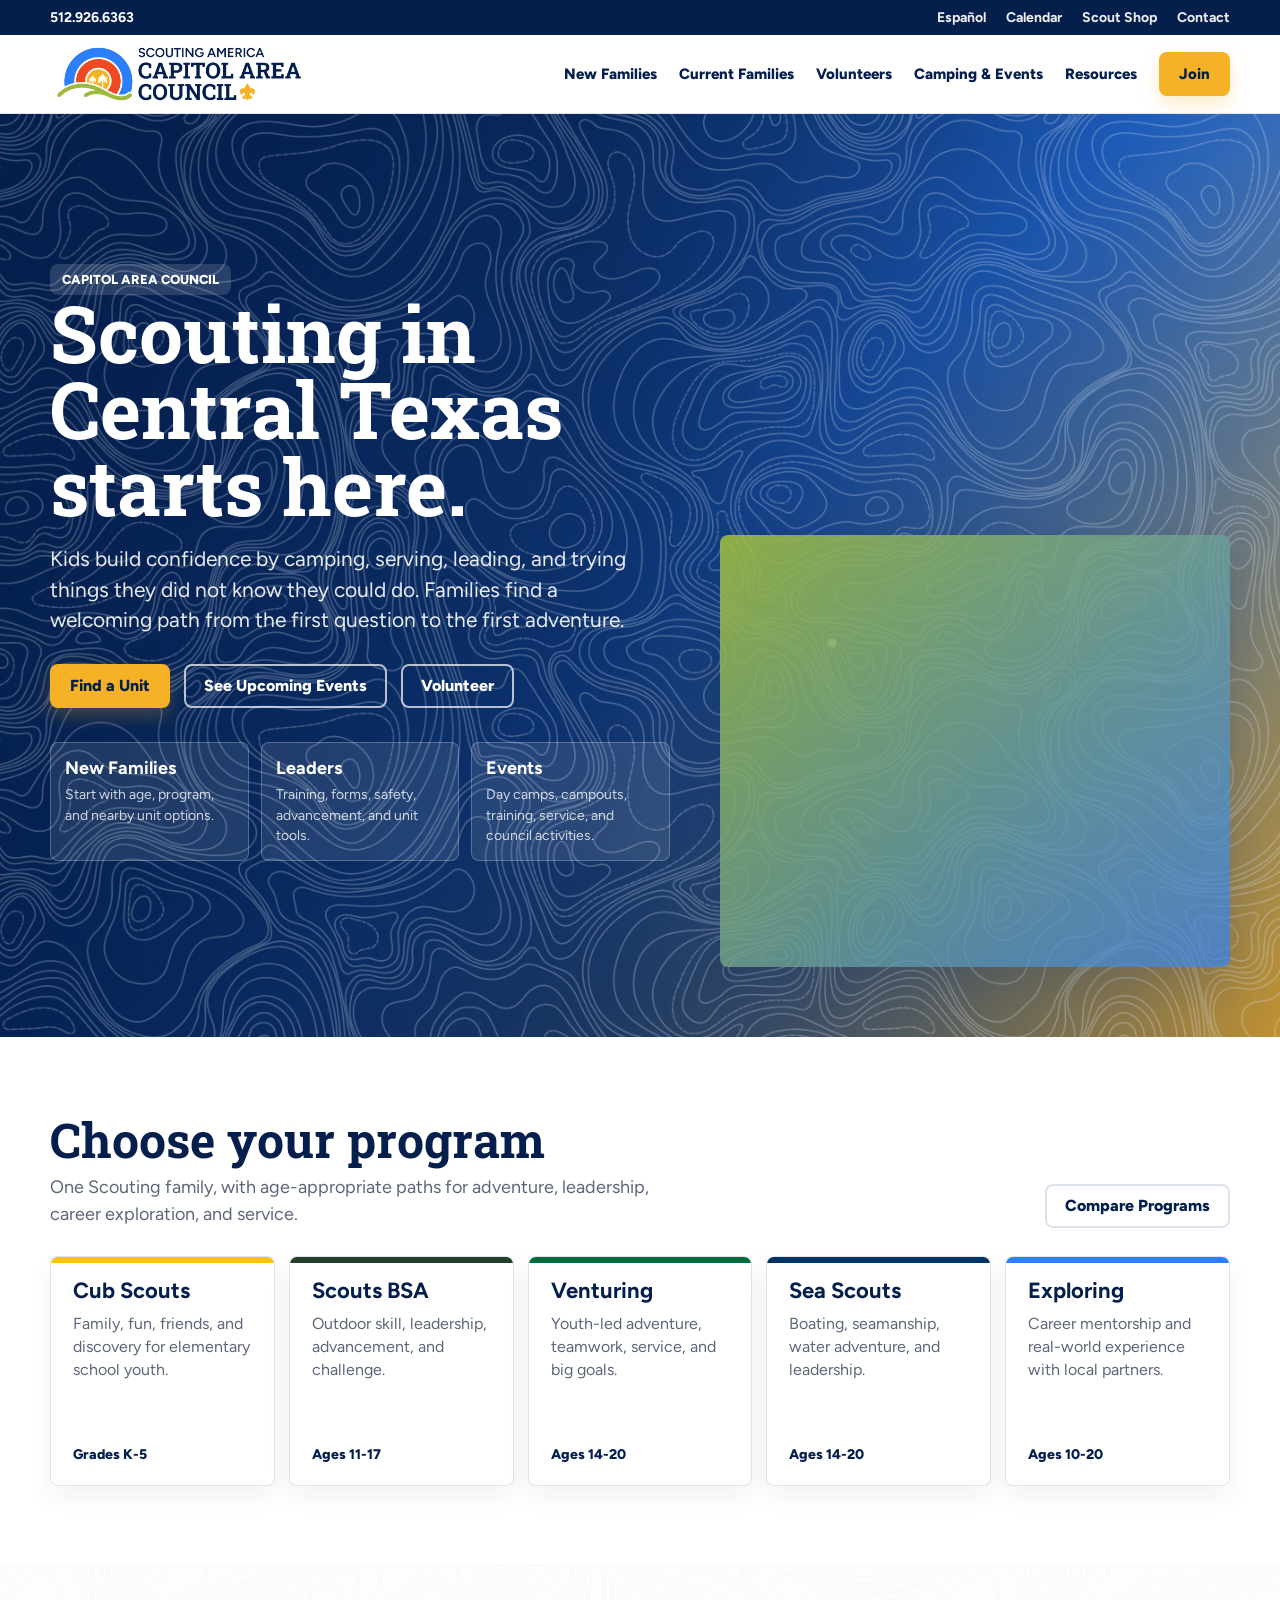
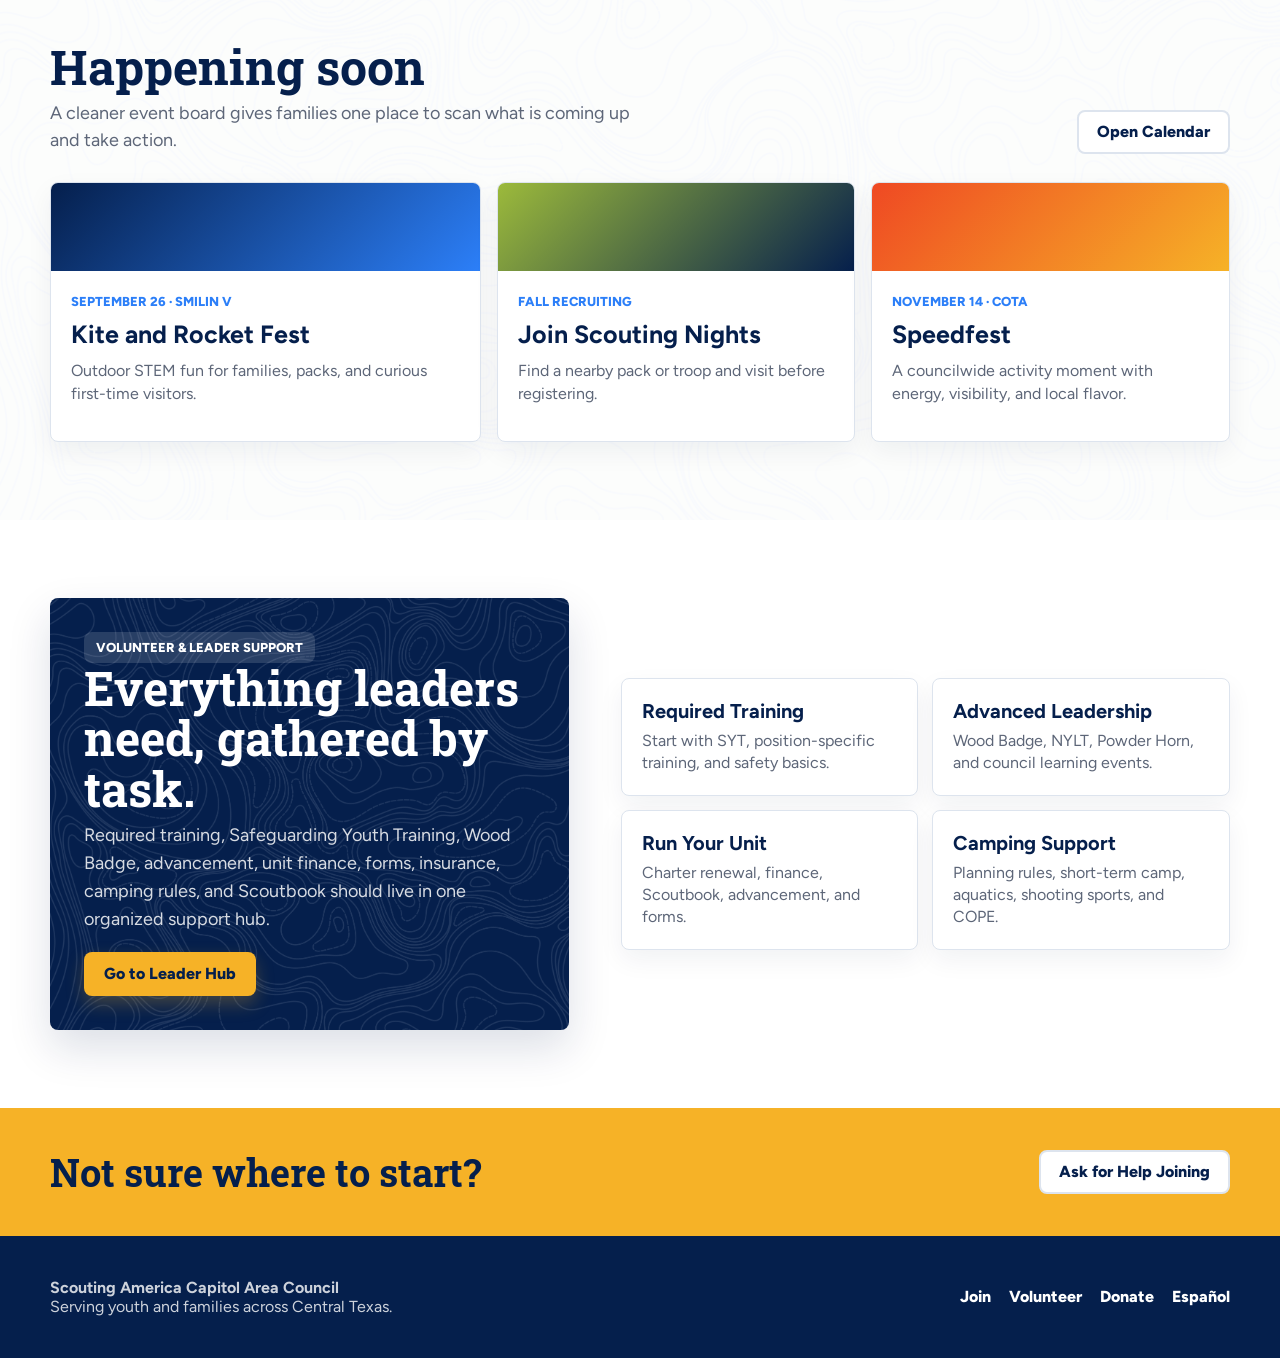
==== index.html @ 603b5b7c "Deploy CAC website prototype" ====
<!doctype html>
<html lang="en">
<head>
  <meta charset="utf-8">
  <meta name="viewport" content="width=device-width, initial-scale=1">
  <title>Capitol Area Council Homepage Concept</title>
  <link rel="preconnect" href="https://fonts.googleapis.com">
  <link rel="preconnect" href="https://fonts.gstatic.com" crossorigin>
  <link href="https://fonts.googleapis.com/css2?family=Figtree:wght@400;600;700;800&family=Roboto+Slab:wght@600;700&display=swap" rel="stylesheet">
  <style>
    :root {
      --navy: #051F4C;
      --blue: #2C7FF8;
      --green: #9CBA3B;
      --gold: #F6B227;
      --red: #EF4923;
      --ink: #14213D;
      --muted: #5D6678;
      --paper: #FFFFFF;
      --stone: #F4F6F1;
      --line: #DDE4EE;
      --shadow: 0 18px 44px rgba(5, 31, 76, .14);
    }

    * { box-sizing: border-box; }

    body {
      margin: 0;
      color: var(--ink);
      font-family: Figtree, Arial, sans-serif;
      background: var(--paper);
    }

    a { color: inherit; text-decoration: none; }

    .top-strip {
      display: flex;
      justify-content: center;
      background: var(--navy);
      color: #fff;
      font-size: 14px;
      font-weight: 700;
    }

    .top-strip-inner {
      width: min(1180px, calc(100% - 32px));
      display: flex;
      justify-content: space-between;
      gap: 20px;
      padding: 9px 0;
    }

    .quick-links {
      display: flex;
      gap: 20px;
      flex-wrap: wrap;
      opacity: .92;
    }

    header {
      position: sticky;
      top: 0;
      z-index: 20;
      background: rgba(255, 255, 255, .94);
      backdrop-filter: blur(14px);
      border-bottom: 1px solid rgba(221, 228, 238, .9);
    }

    .nav {
      width: min(1180px, calc(100% - 32px));
      min-height: 78px;
      margin: 0 auto;
      display: flex;
      align-items: center;
      justify-content: space-between;
      gap: 24px;
    }

    .logo {
      width: 258px;
      max-width: 42vw;
      display: block;
    }

    .nav-links {
      display: flex;
      align-items: center;
      gap: 22px;
      color: var(--navy);
      font-weight: 800;
      font-size: 15px;
    }

    .button {
      display: inline-flex;
      min-height: 44px;
      align-items: center;
      justify-content: center;
      padding: 0 18px;
      border-radius: 8px;
      border: 2px solid transparent;
      font-weight: 800;
      line-height: 1;
      white-space: nowrap;
    }

    .button.primary {
      background: var(--gold);
      color: var(--navy);
      box-shadow: 0 8px 18px rgba(246, 178, 39, .25);
    }

    .button.secondary {
      border-color: rgba(255, 255, 255, .7);
      color: #fff;
    }

    .button.light {
      border-color: var(--line);
      color: var(--navy);
      background: #fff;
    }

    .hero {
      position: relative;
      min-height: 640px;
      color: #fff;
      overflow: hidden;
      background:
        linear-gradient(90deg, rgba(5, 31, 76, .95) 0%, rgba(5, 31, 76, .78) 46%, rgba(5, 31, 76, .2) 100%),
        linear-gradient(135deg, #051F4C 0%, #2C7FF8 52%, #F6B227 100%);
    }

    .hero::before {
      content: "";
      position: absolute;
      inset: 0;
      background-image:
        linear-gradient(135deg, rgba(5, 31, 76, .25), rgba(5, 31, 76, .1)),
        url("assets/cac-topo-white.png");
      background-size: cover, 860px auto;
      background-position: center, right center;
      opacity: .32;
    }

    .hero::after {
      content: "";
      position: absolute;
      right: max(32px, calc((100vw - 1180px) / 2));
      bottom: 70px;
      width: min(43vw, 510px);
      aspect-ratio: 1.18 / 1;
      border-radius: 8px;
      background:
        linear-gradient(135deg, rgba(156, 186, 59, .92), rgba(44, 127, 248, .72)),
        radial-gradient(circle at 22% 25%, rgba(255,255,255,.9) 0 4px, transparent 5px),
        linear-gradient(145deg, rgba(255,255,255,.18), transparent);
      box-shadow: var(--shadow);
      opacity: .95;
    }

    .hero-inner {
      position: relative;
      z-index: 1;
      width: min(1180px, calc(100% - 32px));
      min-height: 640px;
      margin: 0 auto;
      display: grid;
      align-items: center;
      grid-template-columns: minmax(0, 620px) 1fr;
      gap: 40px;
      padding: 72px 0 98px;
    }

    .eyebrow {
      display: inline-flex;
      width: fit-content;
      align-items: center;
      gap: 8px;
      padding: 8px 12px;
      border-radius: 8px;
      background: rgba(255, 255, 255, .14);
      color: #fff;
      font-size: 13px;
      font-weight: 800;
      text-transform: uppercase;
    }

    h1, h2, h3, p { margin-top: 0; }

    h1 {
      margin-bottom: 20px;
      font-family: "Roboto Slab", Georgia, serif;
      font-size: clamp(44px, 7vw, 78px);
      line-height: .98;
      letter-spacing: 0;
    }

    .hero p {
      max-width: 600px;
      margin-bottom: 28px;
      color: rgba(255, 255, 255, .9);
      font-size: 21px;
      line-height: 1.45;
    }

    .hero-actions {
      display: flex;
      gap: 14px;
      flex-wrap: wrap;
      margin-bottom: 34px;
    }

    .hero-tiles {
      display: grid;
      grid-template-columns: repeat(3, minmax(0, 1fr));
      gap: 12px;
      max-width: 620px;
    }

    .hero-tile {
      min-height: 88px;
      padding: 14px;
      border: 1px solid rgba(255, 255, 255, .24);
      border-radius: 8px;
      background: rgba(255, 255, 255, .1);
    }

    .hero-tile strong {
      display: block;
      margin-bottom: 5px;
      color: #fff;
      font-size: 18px;
    }

    .hero-tile span {
      color: rgba(255,255,255,.78);
      font-size: 14px;
      line-height: 1.35;
    }

    section {
      padding: 78px 0;
    }

    .section-inner {
      width: min(1180px, calc(100% - 32px));
      margin: 0 auto;
    }

    .section-heading {
      display: flex;
      justify-content: space-between;
      align-items: end;
      gap: 24px;
      margin-bottom: 28px;
    }

    h2 {
      margin-bottom: 8px;
      color: var(--navy);
      font-family: "Roboto Slab", Georgia, serif;
      font-size: clamp(32px, 4vw, 48px);
      line-height: 1.05;
    }

    .section-heading p {
      max-width: 600px;
      margin-bottom: 0;
      color: var(--muted);
      font-size: 18px;
      line-height: 1.5;
    }

    .program-grid {
      display: grid;
      grid-template-columns: repeat(5, minmax(0, 1fr));
      gap: 14px;
    }

    .program-card, .event-card, .resource-card {
      border: 1px solid var(--line);
      border-radius: 8px;
      background: #fff;
      box-shadow: 0 10px 26px rgba(5, 31, 76, .06);
    }

    .program-card {
      min-height: 230px;
      display: flex;
      flex-direction: column;
      justify-content: space-between;
      padding: 22px;
      overflow: hidden;
      position: relative;
    }

    .program-card::before {
      content: "";
      position: absolute;
      inset: 0 0 auto 0;
      height: 6px;
      background: var(--accent);
    }

    .program-card h3 {
      margin-bottom: 9px;
      color: var(--navy);
      font-size: 22px;
      line-height: 1.1;
    }

    .program-card p {
      color: var(--muted);
      line-height: 1.45;
    }

    .age {
      color: var(--navy);
      font-weight: 800;
      font-size: 14px;
    }

    .events {
      background: var(--stone);
      background-image: linear-gradient(rgba(255,255,255,.76), rgba(255,255,255,.76)), url("assets/cac-topo-white.png");
      background-size: auto, 940px auto;
      background-position: center, left top;
    }

    .event-grid {
      display: grid;
      grid-template-columns: 1.2fr 1fr 1fr;
      gap: 16px;
    }

    .event-card {
      display: grid;
      min-height: 248px;
      grid-template-rows: 88px 1fr;
      overflow: hidden;
    }

    .event-art {
      background: linear-gradient(135deg, var(--navy), var(--blue));
    }

    .event-card:nth-child(2) .event-art {
      background: linear-gradient(135deg, var(--green), var(--navy));
    }

    .event-card:nth-child(3) .event-art {
      background: linear-gradient(135deg, var(--red), var(--gold));
    }

    .event-body {
      padding: 20px;
    }

    .date {
      display: inline-flex;
      margin-bottom: 12px;
      color: var(--blue);
      font-size: 13px;
      font-weight: 800;
      text-transform: uppercase;
    }

    .event-card h3 {
      margin-bottom: 10px;
      color: var(--navy);
      font-size: 25px;
      line-height: 1.1;
    }

    .event-card p {
      color: var(--muted);
      line-height: 1.45;
    }

    .split {
      display: grid;
      grid-template-columns: .92fr 1.08fr;
      gap: 52px;
      align-items: center;
    }

    .callout {
      padding: 34px;
      border-radius: 8px;
      background: var(--navy);
      color: #fff;
      background-image: linear-gradient(rgba(5,31,76,.88), rgba(5,31,76,.88)), url("assets/cac-topo-white.png");
      background-size: auto, 700px auto;
      box-shadow: var(--shadow);
    }

    .callout h2 { color: #fff; }
    .callout p {
      color: rgba(255,255,255,.84);
      font-size: 18px;
      line-height: 1.55;
    }

    .resource-grid {
      display: grid;
      grid-template-columns: repeat(2, minmax(0, 1fr));
      gap: 14px;
    }

    .resource-card {
      min-height: 116px;
      padding: 20px;
    }

    .resource-card h3 {
      margin-bottom: 7px;
      color: var(--navy);
      font-size: 20px;
    }

    .resource-card p {
      margin-bottom: 0;
      color: var(--muted);
      line-height: 1.4;
    }

    .help-band {
      padding: 42px 0;
      background: var(--gold);
      color: var(--navy);
    }

    .help-inner {
      width: min(1180px, calc(100% - 32px));
      margin: 0 auto;
      display: flex;
      justify-content: space-between;
      align-items: center;
      gap: 24px;
    }

    .help-inner h2 {
      margin: 0;
      font-size: clamp(28px, 3vw, 40px);
    }

    footer {
      padding: 42px 0;
      background: var(--navy);
      color: rgba(255,255,255,.8);
    }

    .footer-inner {
      width: min(1180px, calc(100% - 32px));
      margin: 0 auto;
      display: flex;
      justify-content: space-between;
      gap: 30px;
      align-items: center;
    }

    .footer-links {
      display: flex;
      gap: 18px;
      flex-wrap: wrap;
      font-weight: 800;
      color: #fff;
    }

    @media (max-width: 980px) {
      .nav-links a:not(.button) { display: none; }
      .hero::after { opacity: .24; width: 72vw; }
      .hero-inner { grid-template-columns: 1fr; }
      .program-grid { grid-template-columns: repeat(2, minmax(0, 1fr)); }
      .event-grid, .split { grid-template-columns: 1fr; }
    }

    @media (max-width: 640px) {
      .top-strip-inner { justify-content: center; }
      .quick-links { display: none; }
      .nav { min-height: 68px; }
      .logo { width: 210px; }
      .hero, .hero-inner { min-height: auto; }
      .hero-inner { padding: 54px 0 64px; }
      .hero-tiles, .program-grid, .resource-grid { grid-template-columns: 1fr; }
      .section-heading, .help-inner, .footer-inner { align-items: start; flex-direction: column; }
      section { padding: 56px 0; }
    }
  </style>
</head>
<body>
  <div class="top-strip">
    <div class="top-strip-inner">
      <span>512.926.6363</span>
      <div class="quick-links">
        <a href="#">Español</a>
        <a href="#">Calendar</a>
        <a href="#">Scout Shop</a>
        <a href="#">Contact</a>
      </div>
    </div>
  </div>

  <header>
    <nav class="nav" aria-label="Main navigation">
      <a href="#"><img class="logo" src="assets/cac-logo-color-horizontal.png" alt="Scouting America Capitol Area Council"></a>
      <div class="nav-links">
        <a href="#">New Families</a>
        <a href="#">Current Families</a>
        <a href="#">Volunteers</a>
        <a href="#">Camping & Events</a>
        <a href="#">Resources</a>
        <a class="button primary" href="#">Join</a>
      </div>
    </nav>
  </header>

  <main>
    <section class="hero">
      <div class="hero-inner">
        <div>
          <span class="eyebrow">Capitol Area Council</span>
          <h1>Scouting in Central Texas starts here.</h1>
          <p>Kids build confidence by camping, serving, leading, and trying things they did not know they could do. Families find a welcoming path from the first question to the first adventure.</p>
          <div class="hero-actions">
            <a class="button primary" href="#">Find a Unit</a>
            <a class="button secondary" href="#">See Upcoming Events</a>
            <a class="button secondary" href="#">Volunteer</a>
          </div>
          <div class="hero-tiles" aria-label="Quick start options">
            <a class="hero-tile" href="#"><strong>New Families</strong><span>Start with age, program, and nearby unit options.</span></a>
            <a class="hero-tile" href="#"><strong>Leaders</strong><span>Training, forms, safety, advancement, and unit tools.</span></a>
            <a class="hero-tile" href="#"><strong>Events</strong><span>Day camps, campouts, training, service, and council activities.</span></a>
          </div>
        </div>
      </div>
    </section>

    <section>
      <div class="section-inner">
        <div class="section-heading">
          <div>
            <h2>Choose your program</h2>
            <p>One Scouting family, with age-appropriate paths for adventure, leadership, career exploration, and service.</p>
          </div>
          <a class="button light" href="#">Compare Programs</a>
        </div>

        <div class="program-grid">
          <a class="program-card" style="--accent:#FDC116" href="#">
            <div>
              <h3>Cub Scouts</h3>
              <p>Family, fun, friends, and discovery for elementary school youth.</p>
            </div>
            <span class="age">Grades K-5</span>
          </a>
          <a class="program-card" style="--accent:#243E2C" href="#">
            <div>
              <h3>Scouts BSA</h3>
              <p>Outdoor skill, leadership, advancement, and challenge.</p>
            </div>
            <span class="age">Ages 11-17</span>
          </a>
          <a class="program-card" style="--accent:#006B3F" href="#">
            <div>
              <h3>Venturing</h3>
              <p>Youth-led adventure, teamwork, service, and big goals.</p>
            </div>
            <span class="age">Ages 14-20</span>
          </a>
          <a class="program-card" style="--accent:#003366" href="#">
            <div>
              <h3>Sea Scouts</h3>
              <p>Boating, seamanship, water adventure, and leadership.</p>
            </div>
            <span class="age">Ages 14-20</span>
          </a>
          <a class="program-card" style="--accent:#2C7FF8" href="#">
            <div>
              <h3>Exploring</h3>
              <p>Career mentorship and real-world experience with local partners.</p>
            </div>
            <span class="age">Ages 10-20</span>
          </a>
        </div>
      </div>
    </section>

    <section class="events">
      <div class="section-inner">
        <div class="section-heading">
          <div>
            <h2>Happening soon</h2>
            <p>A cleaner event board gives families one place to scan what is coming up and take action.</p>
          </div>
          <a class="button light" href="#">Open Calendar</a>
        </div>

        <div class="event-grid">
          <a class="event-card" href="#">
            <div class="event-art"></div>
            <div class="event-body">
              <span class="date">September 26 · Smilin V</span>
              <h3>Kite and Rocket Fest</h3>
              <p>Outdoor STEM fun for families, packs, and curious first-time visitors.</p>
            </div>
          </a>
          <a class="event-card" href="#">
            <div class="event-art"></div>
            <div class="event-body">
              <span class="date">Fall Recruiting</span>
              <h3>Join Scouting Nights</h3>
              <p>Find a nearby pack or troop and visit before registering.</p>
            </div>
          </a>
          <a class="event-card" href="#">
            <div class="event-art"></div>
            <div class="event-body">
              <span class="date">November 14 · COTA</span>
              <h3>Speedfest</h3>
              <p>A councilwide activity moment with energy, visibility, and local flavor.</p>
            </div>
          </a>
        </div>
      </div>
    </section>

    <section>
      <div class="section-inner split">
        <div class="callout">
          <span class="eyebrow">Volunteer & Leader Support</span>
          <h2>Everything leaders need, gathered by task.</h2>
          <p>Required training, Safeguarding Youth Training, Wood Badge, advancement, unit finance, forms, insurance, camping rules, and Scoutbook should live in one organized support hub.</p>
          <a class="button primary" href="#">Go to Leader Hub</a>
        </div>

        <div class="resource-grid">
          <a class="resource-card" href="#">
            <h3>Required Training</h3>
            <p>Start with SYT, position-specific training, and safety basics.</p>
          </a>
          <a class="resource-card" href="#">
            <h3>Advanced Leadership</h3>
            <p>Wood Badge, NYLT, Powder Horn, and council learning events.</p>
          </a>
          <a class="resource-card" href="#">
            <h3>Run Your Unit</h3>
            <p>Charter renewal, finance, Scoutbook, advancement, and forms.</p>
          </a>
          <a class="resource-card" href="#">
            <h3>Camping Support</h3>
            <p>Planning rules, short-term camp, aquatics, shooting sports, and COPE.</p>
          </a>
        </div>
      </div>
    </section>

    <div class="help-band">
      <div class="help-inner">
        <h2>Not sure where to start?</h2>
        <a class="button light" href="#">Ask for Help Joining</a>
      </div>
    </div>
  </main>

  <footer>
    <div class="footer-inner">
      <div>
        <strong>Scouting America Capitol Area Council</strong><br>
        Serving youth and families across Central Texas.
      </div>
      <div class="footer-links">
        <a href="#">Join</a>
        <a href="#">Volunteer</a>
        <a href="#">Donate</a>
        <a href="#">Español</a>
      </div>
    </div>
  </footer>
</body>
</html>
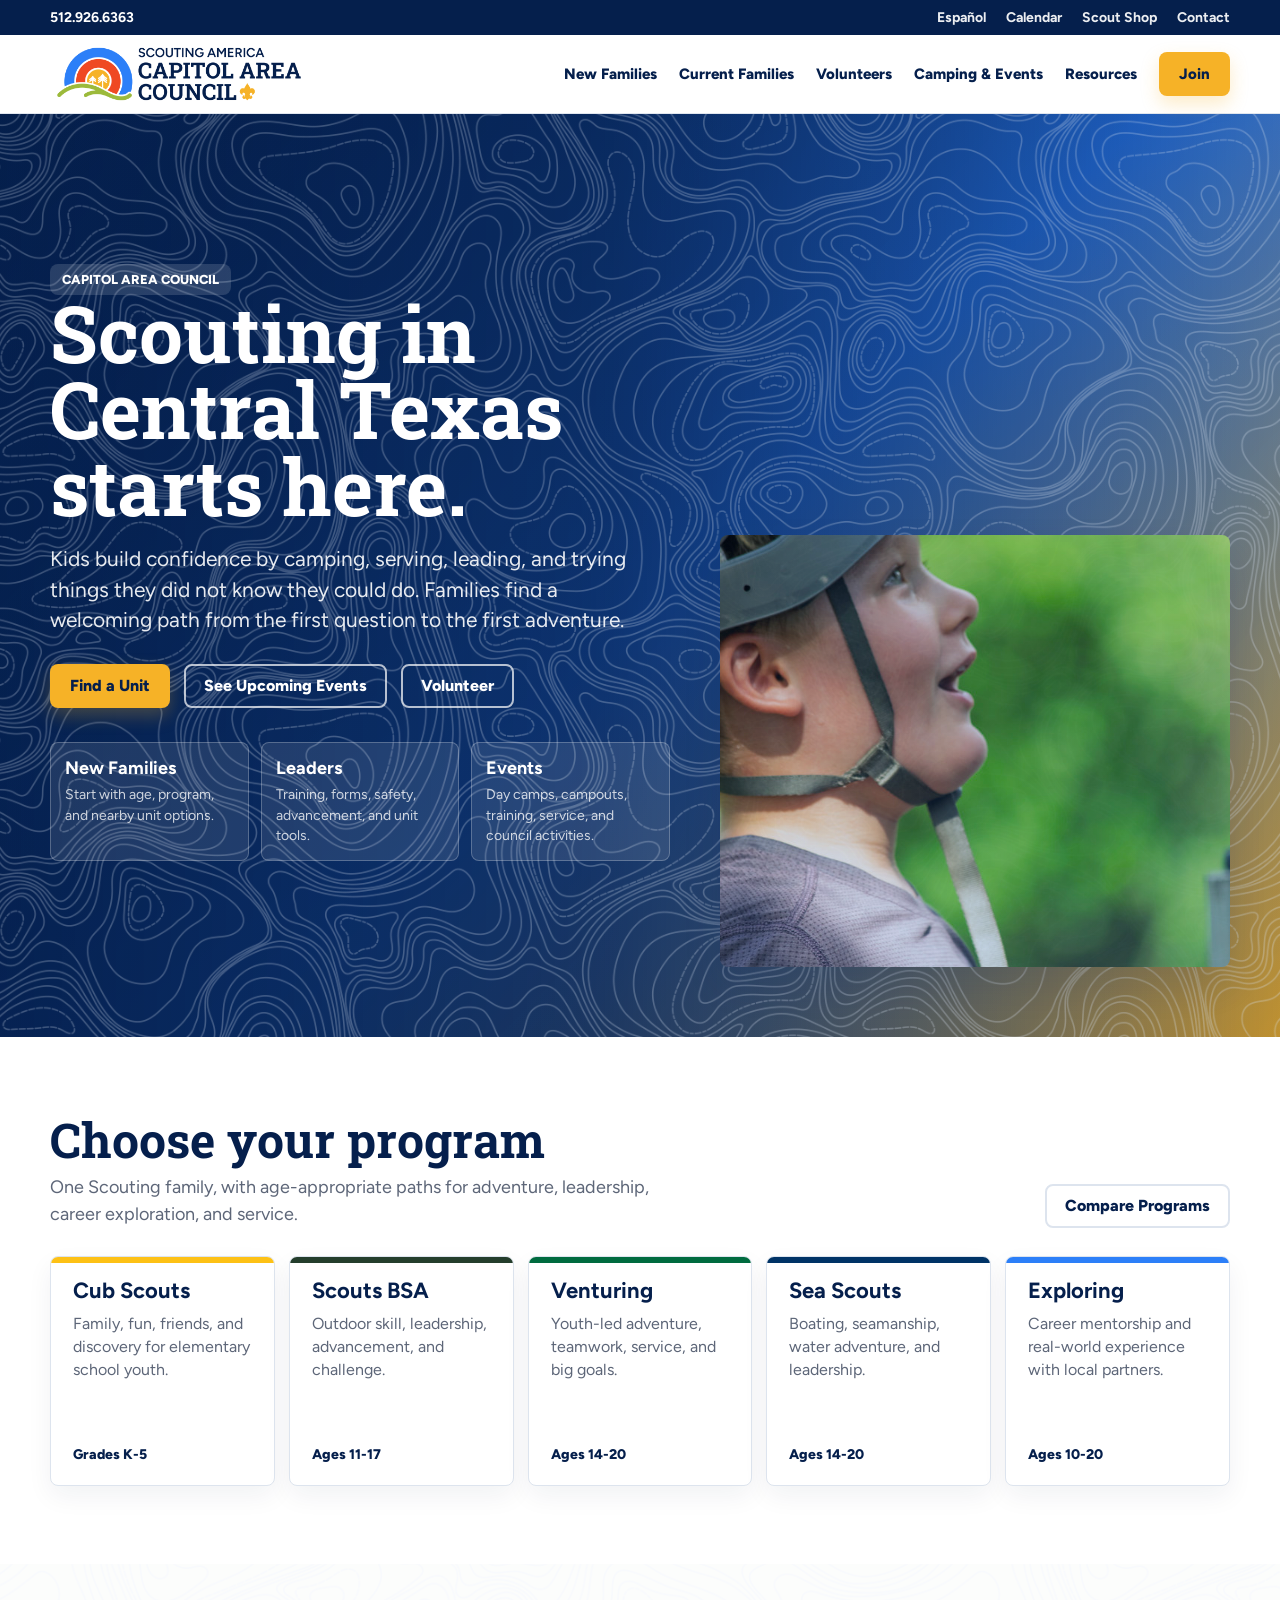
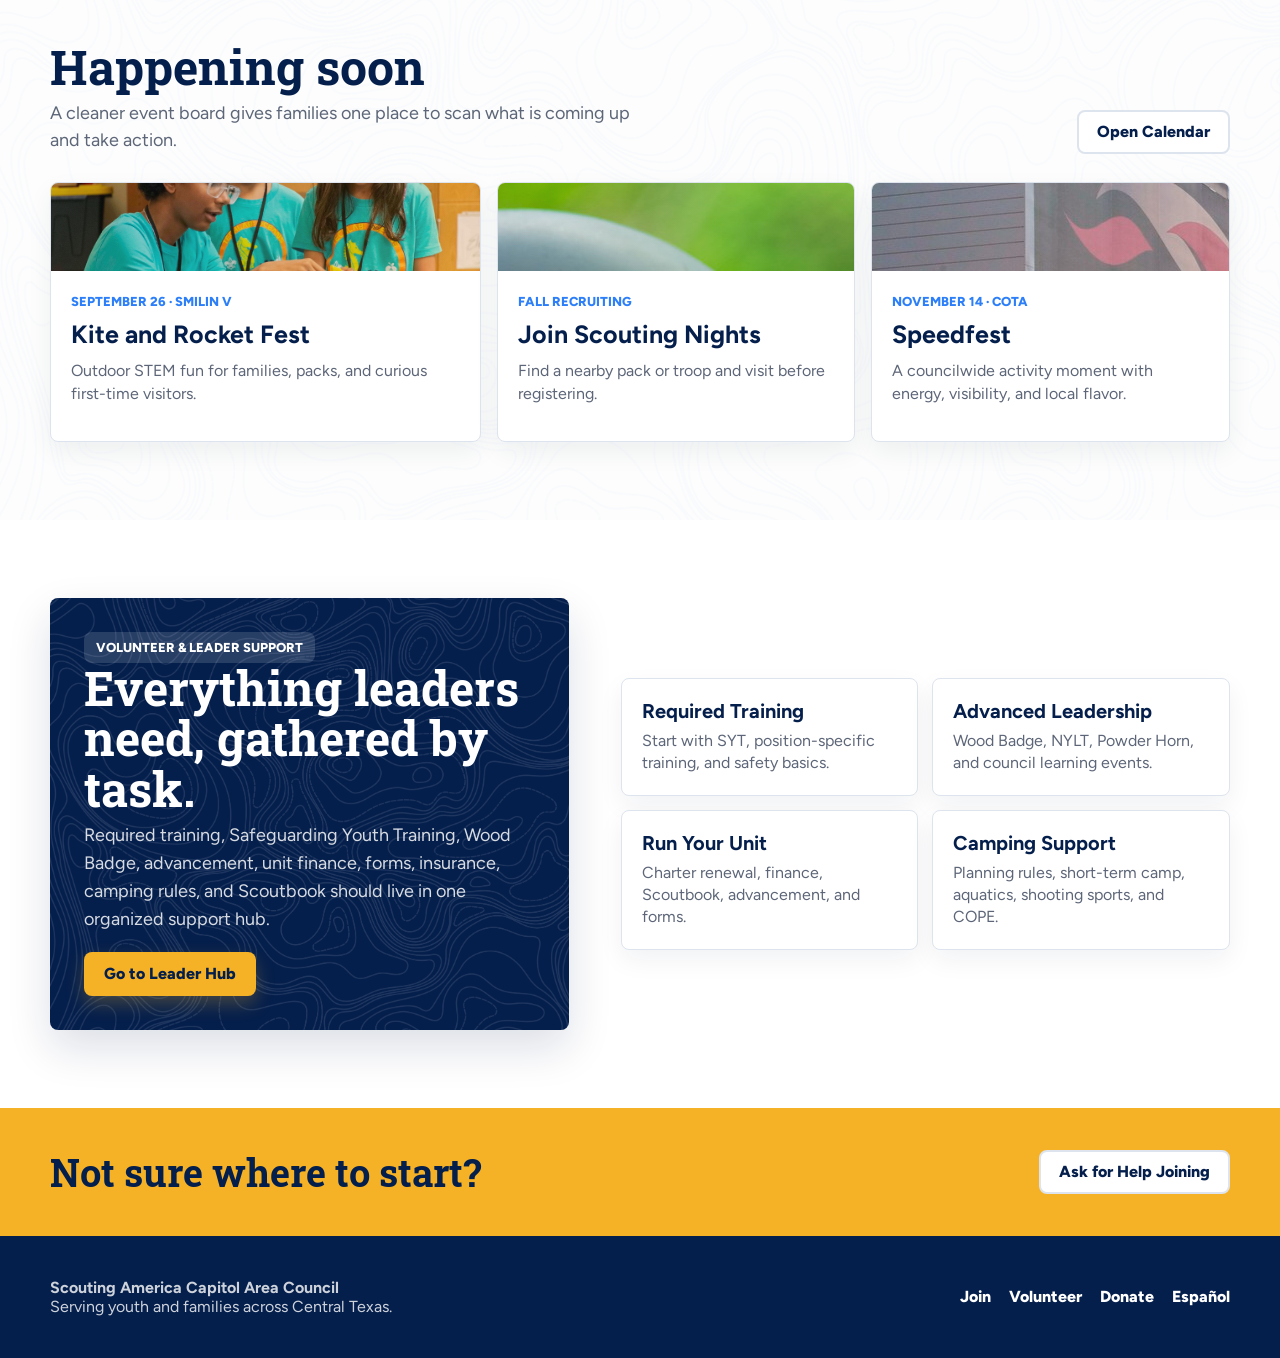
==== commit 0c5cffd3: "Add CAC Flickr photography" ====
--- a/index.html
+++ b/index.html
@@ -152,9 +152,10 @@
       aspect-ratio: 1.18 / 1;
       border-radius: 8px;
       background:
-        linear-gradient(135deg, rgba(156, 186, 59, .92), rgba(44, 127, 248, .72)),
-        radial-gradient(circle at 22% 25%, rgba(255,255,255,.9) 0 4px, transparent 5px),
-        linear-gradient(145deg, rgba(255,255,255,.18), transparent);
+        linear-gradient(135deg, rgba(5, 31, 76, .12), rgba(44, 127, 248, .24)),
+        url("assets/photo-outdoor-overnight.jpg");
+      background-size: cover;
+      background-position: center;
       box-shadow: var(--shadow);
       opacity: .95;
     }
@@ -343,6 +344,8 @@
 
     .event-art {
       background: linear-gradient(135deg, var(--navy), var(--blue));
+      background-size: cover;
+      background-position: center;
     }
 
     .event-card:nth-child(2) .event-art {
@@ -494,24 +497,24 @@
     <div class="top-strip-inner">
       <span>512.926.6363</span>
       <div class="quick-links">
-        <a href="#">Español</a>
-        <a href="#">Calendar</a>
-        <a href="#">Scout Shop</a>
-        <a href="#">Contact</a>
+        <a href="https://www.capitolareascouting.org/es/">Español</a>
+        <a href="camping-events.html">Calendar</a>
+        <a href="https://www.capitolareascouting.org/shop-info/">Scout Shop</a>
+        <a href="https://www.capitolareascouting.org/about/contact/">Contact</a>
       </div>
     </div>
   </div>
 
   <header>
     <nav class="nav" aria-label="Main navigation">
-      <a href="#"><img class="logo" src="assets/cac-logo-color-horizontal.png" alt="Scouting America Capitol Area Council"></a>
+      <a href="index.html"><img class="logo" src="assets/cac-logo-color-horizontal.png" alt="Scouting America Capitol Area Council"></a>
       <div class="nav-links">
-        <a href="#">New Families</a>
-        <a href="#">Current Families</a>
-        <a href="#">Volunteers</a>
-        <a href="#">Camping & Events</a>
-        <a href="#">Resources</a>
-        <a class="button primary" href="#">Join</a>
+        <a href="new-families.html">New Families</a>
+        <a href="current-families.html">Current Families</a>
+        <a href="volunteers.html">Volunteers</a>
+        <a href="camping-events.html">Camping & Events</a>
+        <a href="resources.html">Resources</a>
+        <a class="button primary" href="https://beascout.scouting.org/">Join</a>
       </div>
     </nav>
   </header>
@@ -524,14 +527,14 @@
           <h1>Scouting in Central Texas starts here.</h1>
           <p>Kids build confidence by camping, serving, leading, and trying things they did not know they could do. Families find a welcoming path from the first question to the first adventure.</p>
           <div class="hero-actions">
-            <a class="button primary" href="#">Find a Unit</a>
-            <a class="button secondary" href="#">See Upcoming Events</a>
-            <a class="button secondary" href="#">Volunteer</a>
+            <a class="button primary" href="https://beascout.scouting.org/">Find a Unit</a>
+            <a class="button secondary" href="camping-events.html">See Upcoming Events</a>
+            <a class="button secondary" href="volunteers.html">Volunteer</a>
           </div>
           <div class="hero-tiles" aria-label="Quick start options">
-            <a class="hero-tile" href="#"><strong>New Families</strong><span>Start with age, program, and nearby unit options.</span></a>
-            <a class="hero-tile" href="#"><strong>Leaders</strong><span>Training, forms, safety, advancement, and unit tools.</span></a>
-            <a class="hero-tile" href="#"><strong>Events</strong><span>Day camps, campouts, training, service, and council activities.</span></a>
+            <a class="hero-tile" href="new-families.html"><strong>New Families</strong><span>Start with age, program, and nearby unit options.</span></a>
+            <a class="hero-tile" href="resources.html"><strong>Leaders</strong><span>Training, forms, safety, advancement, and unit tools.</span></a>
+            <a class="hero-tile" href="camping-events.html"><strong>Events</strong><span>Day camps, campouts, training, service, and council activities.</span></a>
           </div>
         </div>
       </div>
@@ -544,39 +547,39 @@
             <h2>Choose your program</h2>
             <p>One Scouting family, with age-appropriate paths for adventure, leadership, career exploration, and service.</p>
           </div>
-          <a class="button light" href="#">Compare Programs</a>
+          <a class="button light" href="#programs">Compare Programs</a>
         </div>
 
-        <div class="program-grid">
-          <a class="program-card" style="--accent:#FDC116" href="#">
+        <div class="program-grid" id="programs">
+          <a class="program-card" style="--accent:#FDC116" href="cub-scouts.html">
             <div>
               <h3>Cub Scouts</h3>
               <p>Family, fun, friends, and discovery for elementary school youth.</p>
             </div>
             <span class="age">Grades K-5</span>
           </a>
-          <a class="program-card" style="--accent:#243E2C" href="#">
+          <a class="program-card" style="--accent:#243E2C" href="scouts-bsa.html">
             <div>
               <h3>Scouts BSA</h3>
               <p>Outdoor skill, leadership, advancement, and challenge.</p>
             </div>
             <span class="age">Ages 11-17</span>
           </a>
-          <a class="program-card" style="--accent:#006B3F" href="#">
+          <a class="program-card" style="--accent:#006B3F" href="venturing.html">
             <div>
               <h3>Venturing</h3>
               <p>Youth-led adventure, teamwork, service, and big goals.</p>
             </div>
             <span class="age">Ages 14-20</span>
           </a>
-          <a class="program-card" style="--accent:#003366" href="#">
+          <a class="program-card" style="--accent:#003366" href="sea-scouts.html">
             <div>
               <h3>Sea Scouts</h3>
               <p>Boating, seamanship, water adventure, and leadership.</p>
             </div>
             <span class="age">Ages 14-20</span>
           </a>
-          <a class="program-card" style="--accent:#2C7FF8" href="#">
+          <a class="program-card" style="--accent:#2C7FF8" href="exploring.html">
             <div>
               <h3>Exploring</h3>
               <p>Career mentorship and real-world experience with local partners.</p>
@@ -594,28 +597,28 @@
             <h2>Happening soon</h2>
             <p>A cleaner event board gives families one place to scan what is coming up and take action.</p>
           </div>
-          <a class="button light" href="#">Open Calendar</a>
+          <a class="button light" href="camping-events.html">Open Calendar</a>
         </div>
 
         <div class="event-grid">
-          <a class="event-card" href="#">
-            <div class="event-art"></div>
+          <a class="event-card" href="kite-and-rocket-fest.html">
+            <div class="event-art" style="background-image:linear-gradient(135deg, rgba(5,31,76,.15), rgba(246,178,39,.18)), url('assets/photo-steam-day-camp.jpg')"></div>
             <div class="event-body">
               <span class="date">September 26 · Smilin V</span>
               <h3>Kite and Rocket Fest</h3>
               <p>Outdoor STEM fun for families, packs, and curious first-time visitors.</p>
             </div>
           </a>
-          <a class="event-card" href="#">
-            <div class="event-art"></div>
+          <a class="event-card" href="join-scouting-nights.html">
+            <div class="event-art" style="background-image:linear-gradient(135deg, rgba(5,31,76,.08), rgba(156,186,59,.16)), url('assets/photo-outdoor-overnight.jpg')"></div>
             <div class="event-body">
               <span class="date">Fall Recruiting</span>
               <h3>Join Scouting Nights</h3>
               <p>Find a nearby pack or troop and visit before registering.</p>
             </div>
           </a>
-          <a class="event-card" href="#">
-            <div class="event-art"></div>
+          <a class="event-card" href="speedfest.html">
+            <div class="event-art" style="background-image:linear-gradient(135deg, rgba(5,31,76,.08), rgba(239,73,35,.18)), url('assets/photo-speedfest.jpg')"></div>
             <div class="event-body">
               <span class="date">November 14 · COTA</span>
               <h3>Speedfest</h3>
@@ -632,23 +635,23 @@
           <span class="eyebrow">Volunteer & Leader Support</span>
           <h2>Everything leaders need, gathered by task.</h2>
           <p>Required training, Safeguarding Youth Training, Wood Badge, advancement, unit finance, forms, insurance, camping rules, and Scoutbook should live in one organized support hub.</p>
-          <a class="button primary" href="#">Go to Leader Hub</a>
+          <a class="button primary" href="resources.html">Go to Leader Hub</a>
         </div>
 
         <div class="resource-grid">
-          <a class="resource-card" href="#">
+          <a class="resource-card" href="resources.html">
             <h3>Required Training</h3>
             <p>Start with SYT, position-specific training, and safety basics.</p>
           </a>
-          <a class="resource-card" href="#">
+          <a class="resource-card" href="resources.html">
             <h3>Advanced Leadership</h3>
             <p>Wood Badge, NYLT, Powder Horn, and council learning events.</p>
           </a>
-          <a class="resource-card" href="#">
+          <a class="resource-card" href="resources.html">
             <h3>Run Your Unit</h3>
             <p>Charter renewal, finance, Scoutbook, advancement, and forms.</p>
           </a>
-          <a class="resource-card" href="#">
+          <a class="resource-card" href="camping-events.html">
             <h3>Camping Support</h3>
             <p>Planning rules, short-term camp, aquatics, shooting sports, and COPE.</p>
           </a>
@@ -659,7 +662,7 @@
     <div class="help-band">
       <div class="help-inner">
         <h2>Not sure where to start?</h2>
-        <a class="button light" href="#">Ask for Help Joining</a>
+        <a class="button light" href="new-families.html">Ask for Help Joining</a>
       </div>
     </div>
   </main>
@@ -671,10 +674,10 @@
         Serving youth and families across Central Texas.
       </div>
       <div class="footer-links">
-        <a href="#">Join</a>
-        <a href="#">Volunteer</a>
-        <a href="#">Donate</a>
-        <a href="#">Español</a>
+        <a href="https://beascout.scouting.org/">Join</a>
+        <a href="volunteers.html">Volunteer</a>
+        <a href="https://www.capitolareascouting.org/giving/donate/">Donate</a>
+        <a href="https://www.capitolareascouting.org/es/">Español</a>
       </div>
     </div>
   </footer>
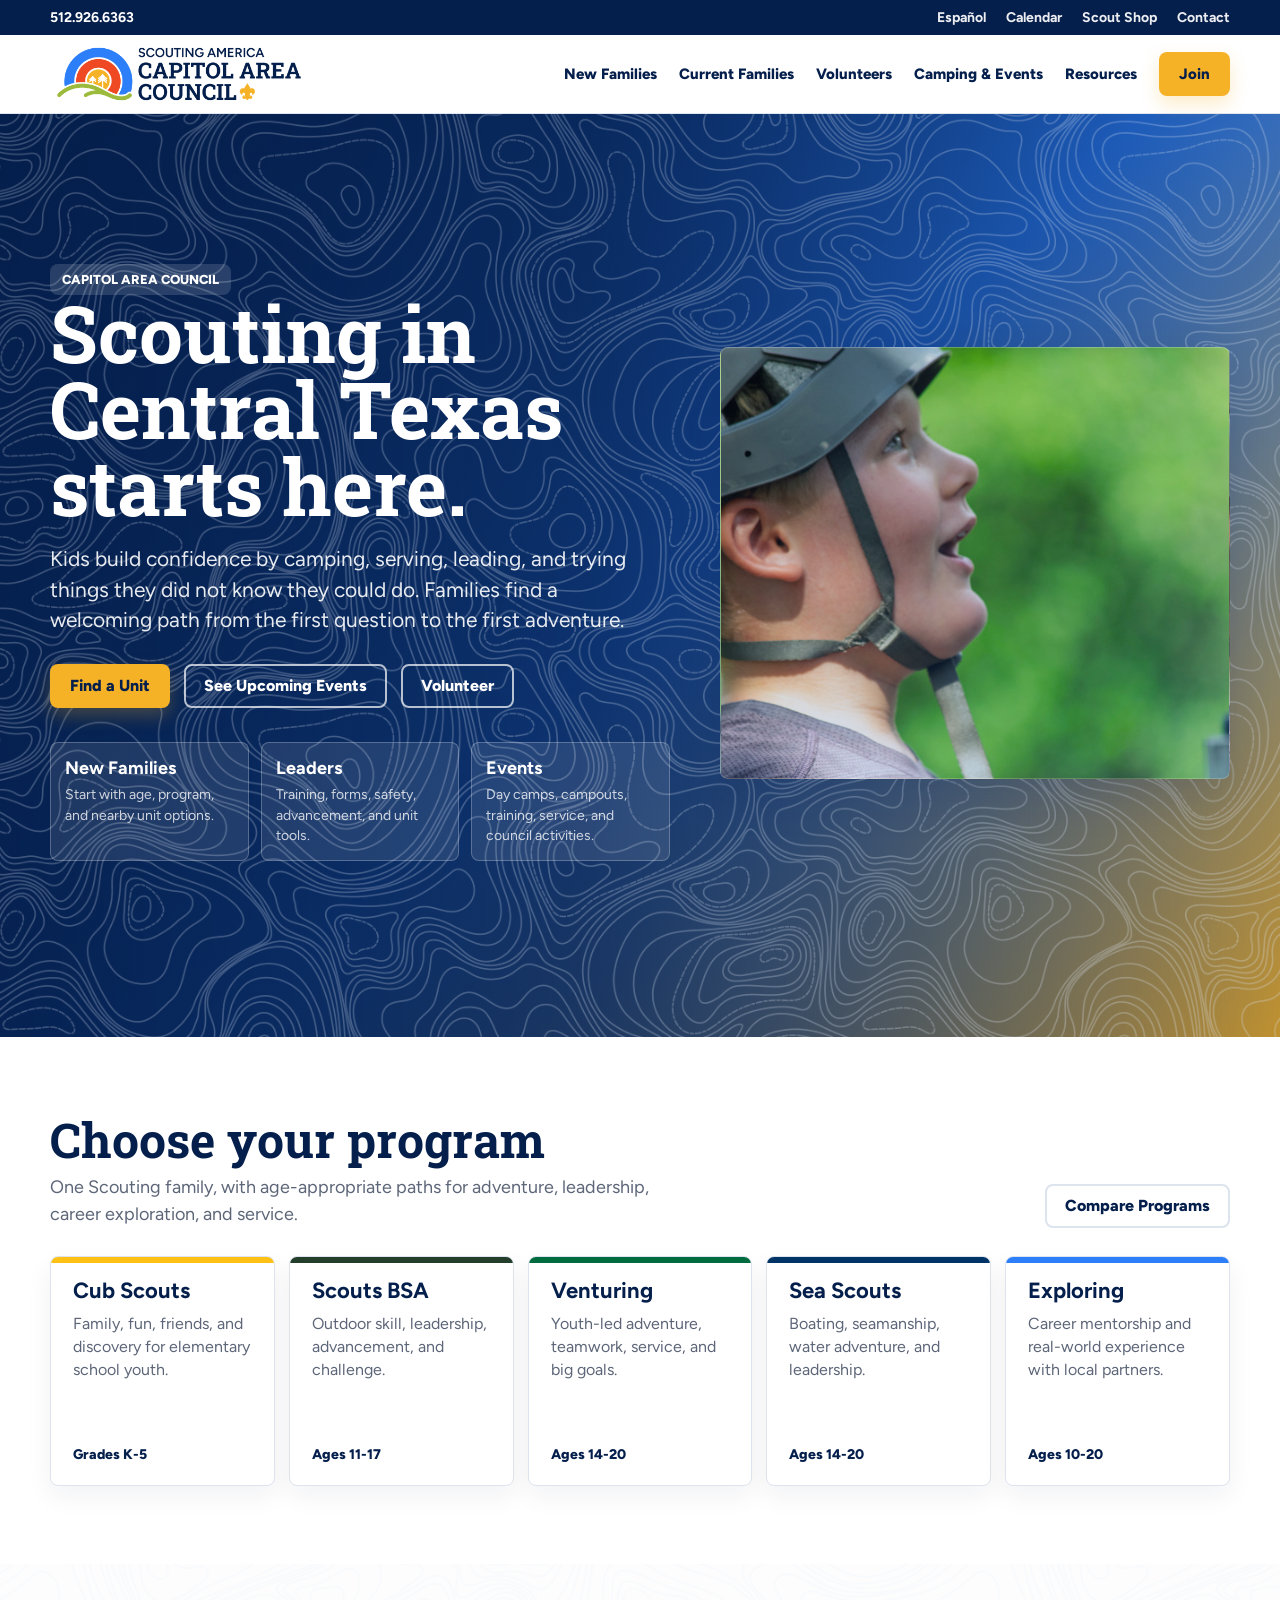
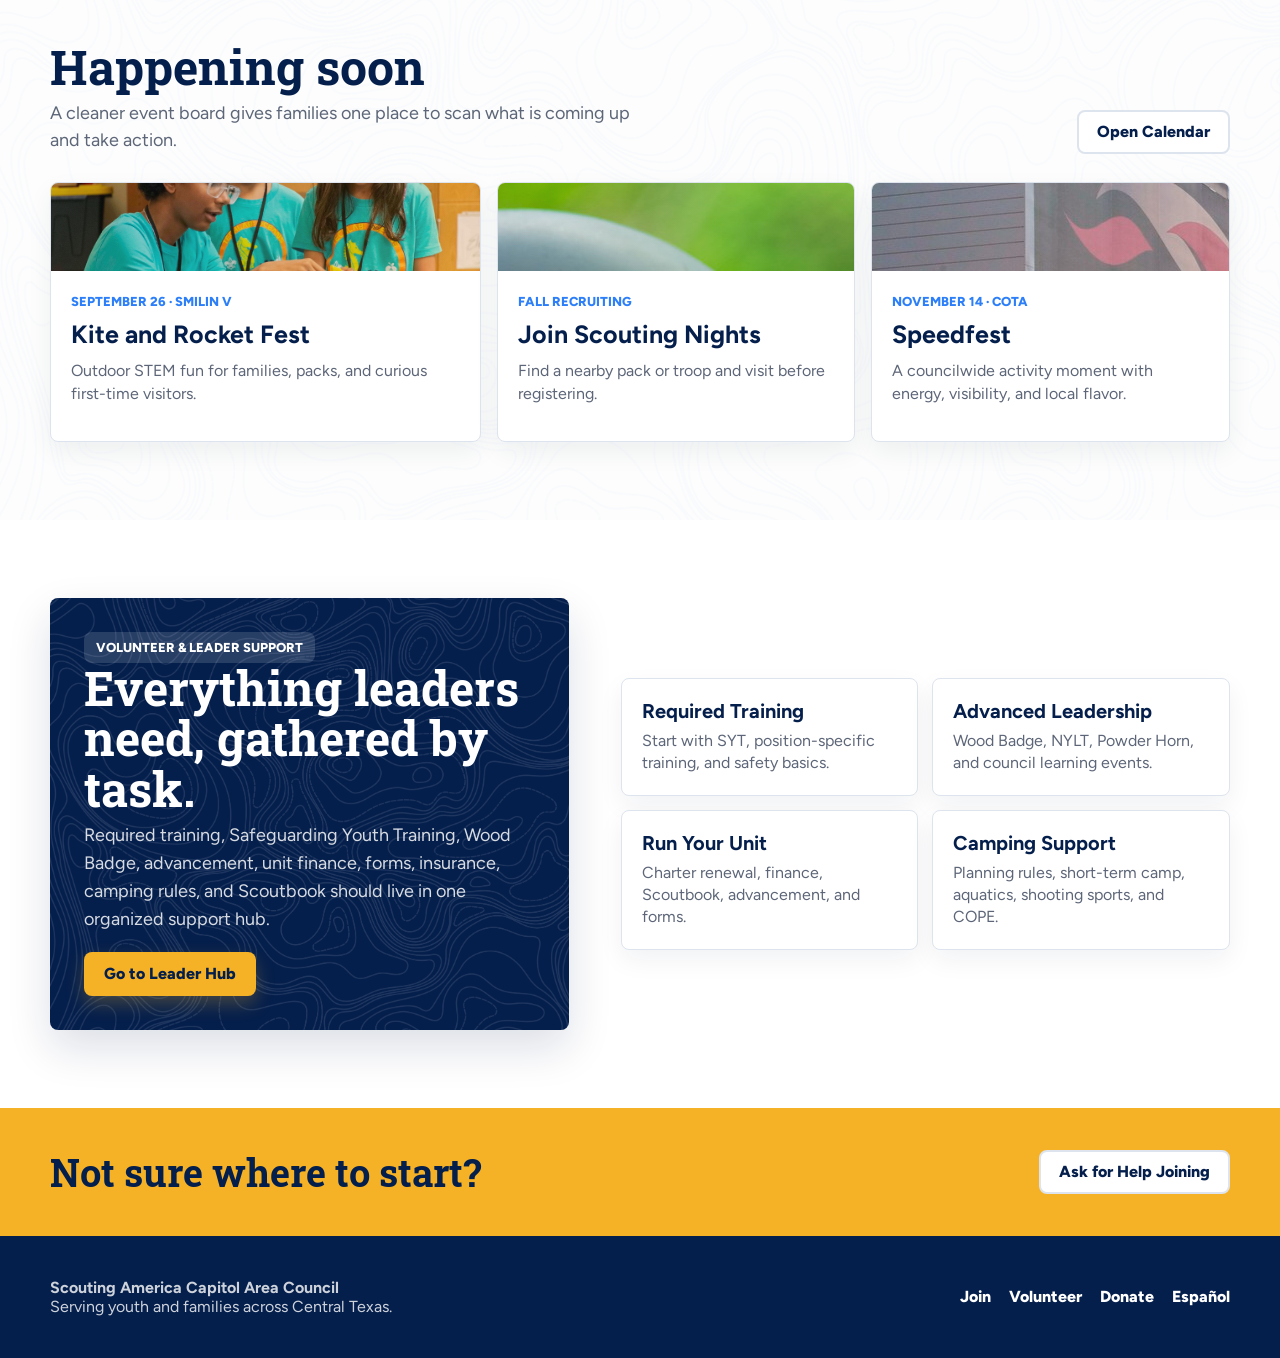
==== commit 728a4972: "Align homepage hero image" ====
--- a/index.html
+++ b/index.html
@@ -143,21 +143,19 @@
       opacity: .32;
     }
 
-    .hero::after {
-      content: "";
-      position: absolute;
-      right: max(32px, calc((100vw - 1180px) / 2));
-      bottom: 70px;
-      width: min(43vw, 510px);
+    .hero-photo {
+      width: min(100%, 510px);
       aspect-ratio: 1.18 / 1;
+      justify-self: end;
+      align-self: center;
       border-radius: 8px;
       background:
         linear-gradient(135deg, rgba(5, 31, 76, .12), rgba(44, 127, 248, .24)),
         url("assets/photo-outdoor-overnight.jpg");
       background-size: cover;
-      background-position: center;
+      background-position: center 34%;
       box-shadow: var(--shadow);
-      opacity: .95;
+      border: 1px solid rgba(255, 255, 255, .22);
     }
 
     .hero-inner {
@@ -168,7 +166,7 @@
       margin: 0 auto;
       display: grid;
       align-items: center;
-      grid-template-columns: minmax(0, 620px) 1fr;
+      grid-template-columns: minmax(0, 620px) minmax(320px, 1fr);
       gap: 40px;
       padding: 72px 0 98px;
     }
@@ -473,8 +471,14 @@
 
     @media (max-width: 980px) {
       .nav-links a:not(.button) { display: none; }
-      .hero::after { opacity: .24; width: 72vw; }
       .hero-inner { grid-template-columns: 1fr; }
+      .hero-photo {
+        width: 100%;
+        max-width: none;
+        aspect-ratio: 16 / 9;
+        justify-self: stretch;
+        background-position: center 32%;
+      }
       .program-grid { grid-template-columns: repeat(2, minmax(0, 1fr)); }
       .event-grid, .split { grid-template-columns: 1fr; }
     }
@@ -486,6 +490,7 @@
       .logo { width: 210px; }
       .hero, .hero-inner { min-height: auto; }
       .hero-inner { padding: 54px 0 64px; }
+      .hero-photo { aspect-ratio: 4 / 3; }
       .hero-tiles, .program-grid, .resource-grid { grid-template-columns: 1fr; }
       .section-heading, .help-inner, .footer-inner { align-items: start; flex-direction: column; }
       section { padding: 56px 0; }
@@ -537,6 +542,7 @@
             <a class="hero-tile" href="camping-events.html"><strong>Events</strong><span>Day camps, campouts, training, service, and council activities.</span></a>
           </div>
         </div>
+        <div class="hero-photo" role="img" aria-label="A young Scout looking up during an outdoor climbing adventure"></div>
       </div>
     </section>
 
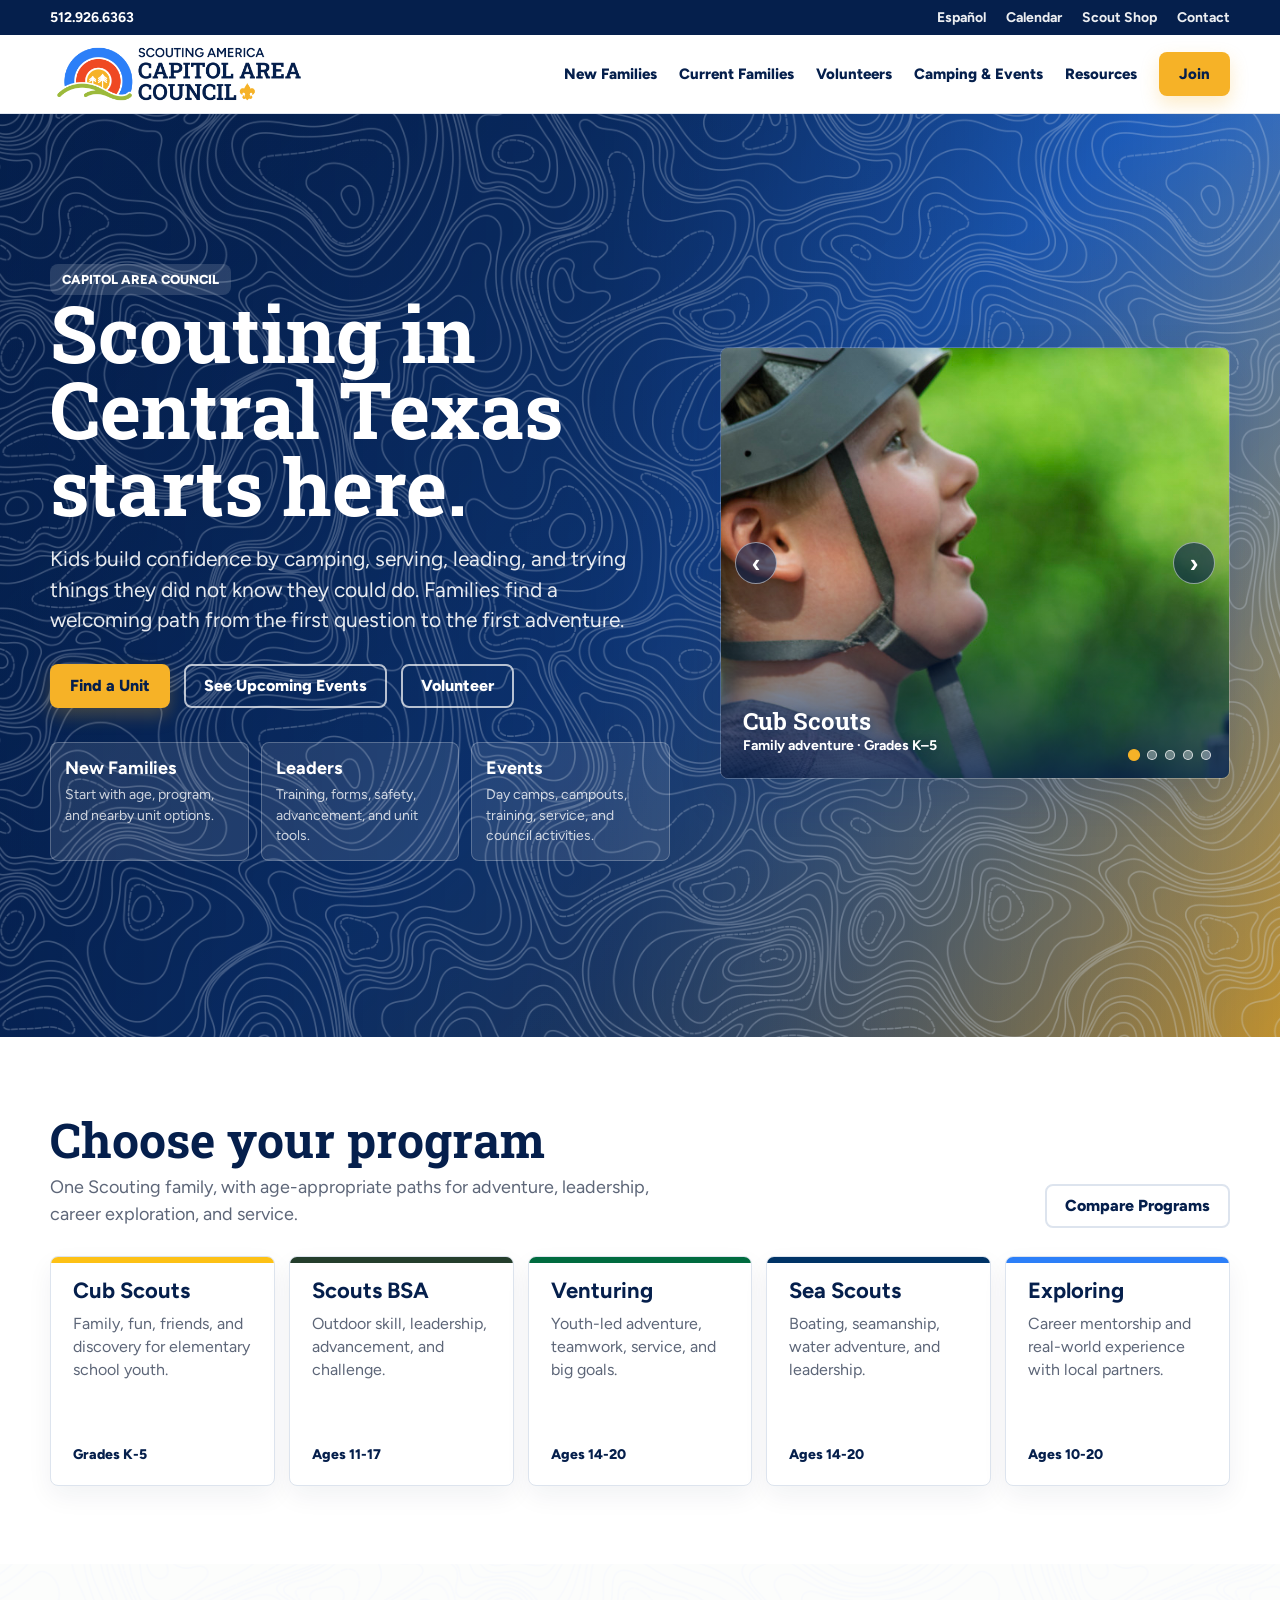
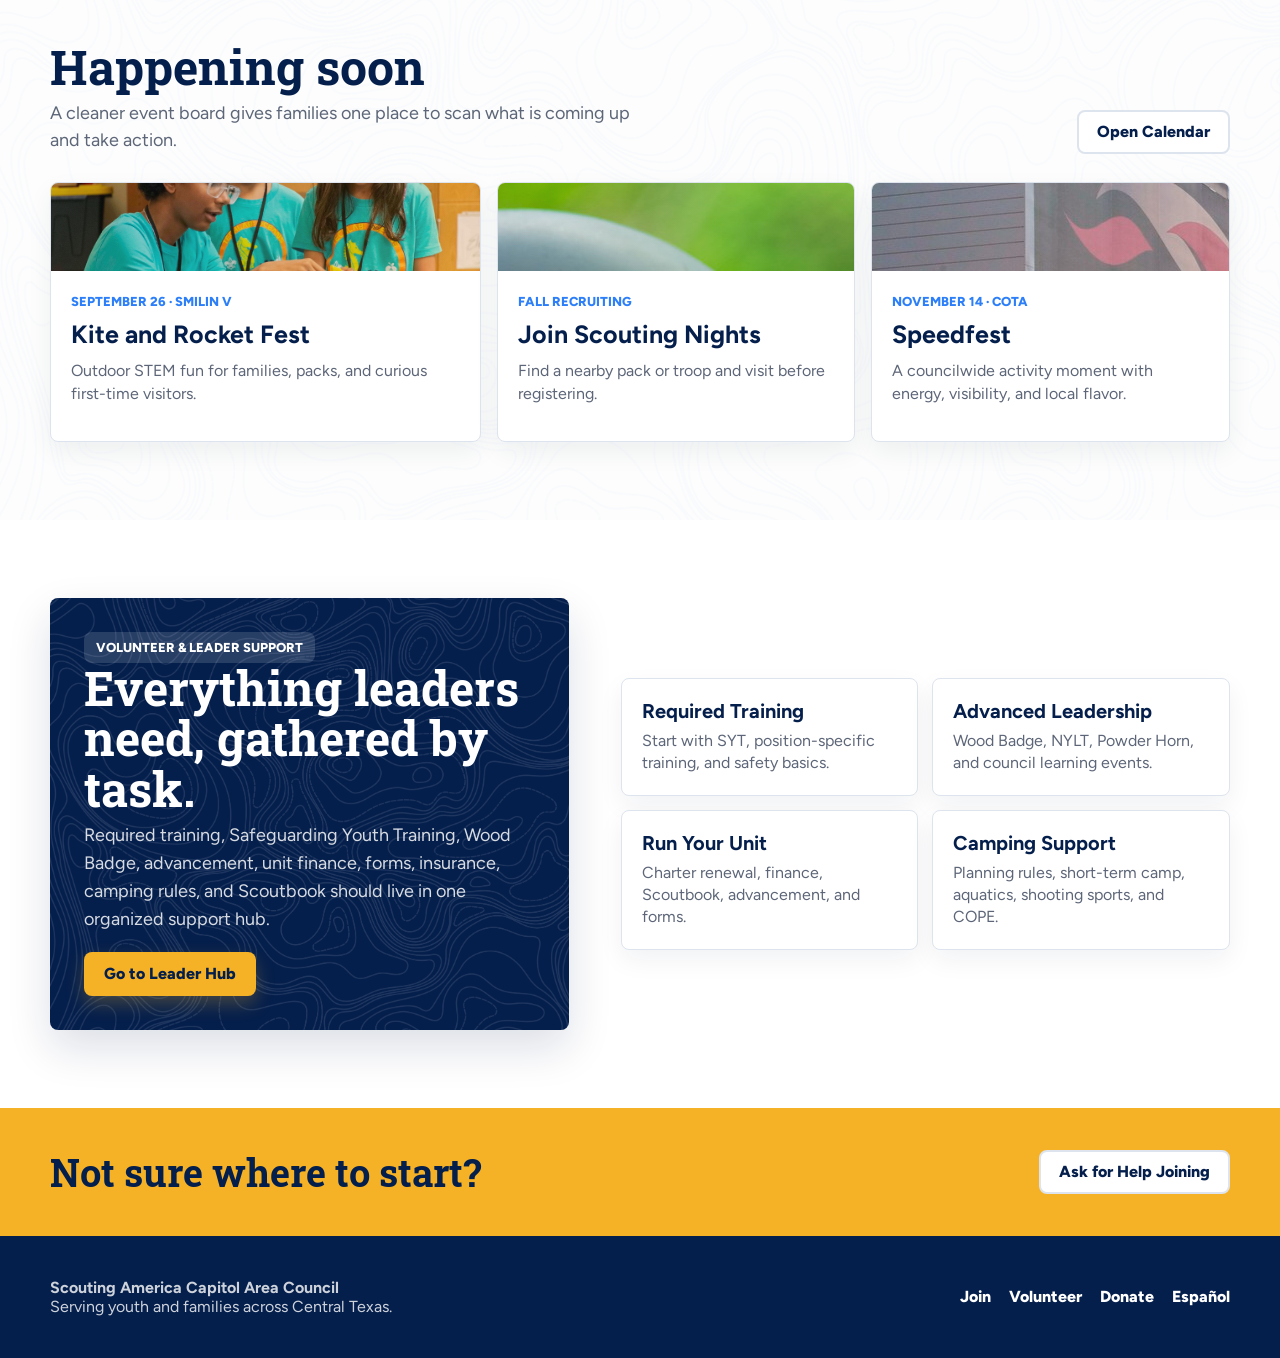
==== commit 70b7f530: "Add program hero slideshow" ====
--- a/index.html
+++ b/index.html
@@ -143,19 +143,145 @@
       opacity: .32;
     }
 
-    .hero-photo {
+    .hero-slideshow {
+      position: relative;
       width: min(100%, 510px);
       aspect-ratio: 1.18 / 1;
       justify-self: end;
       align-self: center;
       border-radius: 8px;
-      background:
-        linear-gradient(135deg, rgba(5, 31, 76, .12), rgba(44, 127, 248, .24)),
-        url("assets/photo-outdoor-overnight.jpg");
-      background-size: cover;
-      background-position: center 34%;
       box-shadow: var(--shadow);
       border: 1px solid rgba(255, 255, 255, .22);
+      overflow: hidden;
+      isolation: isolate;
+    }
+
+    .hero-slide {
+      position: absolute;
+      inset: 0;
+      display: block;
+      opacity: 0;
+      visibility: hidden;
+      transition: opacity .75s ease, visibility .75s;
+    }
+
+    .hero-slide.is-active {
+      opacity: 1;
+      visibility: visible;
+      z-index: 1;
+    }
+
+    .hero-slide::after {
+      content: "";
+      position: absolute;
+      inset: 0;
+      background: linear-gradient(180deg, rgba(5, 31, 76, .02) 48%, rgba(5, 31, 76, .84) 100%);
+    }
+
+    .hero-slide img {
+      width: 100%;
+      height: 100%;
+      display: block;
+      object-fit: cover;
+    }
+
+    .hero-slide:nth-child(1) img { object-position: center 34%; }
+    .hero-slide:nth-child(2) img { object-position: center 40%; }
+    .hero-slide:nth-child(3) img { object-position: 62% center; }
+    .hero-slide:nth-child(4) img { object-position: center; }
+    .hero-slide:nth-child(5) img { object-position: 52% 62%; }
+
+    .hero-slide-label {
+      position: absolute;
+      z-index: 2;
+      left: 22px;
+      bottom: 24px;
+      display: grid;
+      gap: 2px;
+      color: #fff;
+      text-shadow: 0 2px 12px rgba(5, 31, 76, .75);
+    }
+
+    .hero-slide-label strong {
+      font-family: "Roboto Slab", Georgia, serif;
+      font-size: 24px;
+      line-height: 1.1;
+    }
+
+    .hero-slide-label span {
+      font-size: 14px;
+      font-weight: 700;
+    }
+
+    .slideshow-arrow {
+      position: absolute;
+      z-index: 3;
+      top: 50%;
+      width: 42px;
+      height: 42px;
+      display: grid;
+      place-items: center;
+      padding: 0;
+      border: 1px solid rgba(255, 255, 255, .5);
+      border-radius: 50%;
+      background: rgba(5, 31, 76, .62);
+      color: #fff;
+      font: 700 26px/1 Arial, sans-serif;
+      cursor: pointer;
+      transform: translateY(-50%);
+      transition: background .2s ease, transform .2s ease;
+    }
+
+    .slideshow-arrow:hover,
+    .slideshow-arrow:focus-visible {
+      background: rgba(5, 31, 76, .92);
+      transform: translateY(-50%) scale(1.06);
+    }
+
+    .slideshow-arrow:focus-visible,
+    .slideshow-dot:focus-visible {
+      outline: 3px solid var(--gold);
+      outline-offset: 2px;
+    }
+
+    .slideshow-arrow.previous { left: 14px; }
+    .slideshow-arrow.next { right: 14px; }
+
+    .slideshow-dots {
+      position: absolute;
+      z-index: 3;
+      right: 18px;
+      bottom: 18px;
+      display: flex;
+      gap: 8px;
+    }
+
+    .slideshow-dot {
+      width: 10px;
+      height: 10px;
+      padding: 0;
+      border: 1px solid rgba(255, 255, 255, .75);
+      border-radius: 50%;
+      background: rgba(255, 255, 255, .35);
+      cursor: pointer;
+    }
+
+    .slideshow-dot[aria-current="true"] {
+      background: var(--gold);
+      border-color: var(--gold);
+      transform: scale(1.22);
+    }
+
+    .visually-hidden {
+      position: absolute;
+      width: 1px;
+      height: 1px;
+      padding: 0;
+      margin: -1px;
+      overflow: hidden;
+      clip: rect(0, 0, 0, 0);
+      white-space: nowrap;
+      border: 0;
     }
 
     .hero-inner {
@@ -472,12 +598,11 @@
     @media (max-width: 980px) {
       .nav-links a:not(.button) { display: none; }
       .hero-inner { grid-template-columns: 1fr; }
-      .hero-photo {
+      .hero-slideshow {
         width: 100%;
         max-width: none;
         aspect-ratio: 16 / 9;
         justify-self: stretch;
-        background-position: center 32%;
       }
       .program-grid { grid-template-columns: repeat(2, minmax(0, 1fr)); }
       .event-grid, .split { grid-template-columns: 1fr; }
@@ -490,10 +615,18 @@
       .logo { width: 210px; }
       .hero, .hero-inner { min-height: auto; }
       .hero-inner { padding: 54px 0 64px; }
-      .hero-photo { aspect-ratio: 4 / 3; }
+      .hero-slideshow { aspect-ratio: 4 / 3; }
+      .hero-slide-label { left: 18px; bottom: 22px; }
+      .hero-slide-label strong { font-size: 21px; }
+      .slideshow-dots { right: 16px; bottom: 16px; }
       .hero-tiles, .program-grid, .resource-grid { grid-template-columns: 1fr; }
       .section-heading, .help-inner, .footer-inner { align-items: start; flex-direction: column; }
       section { padding: 56px 0; }
+    }
+
+    @media (prefers-reduced-motion: reduce) {
+      .hero-slide { transition: none; }
+      .slideshow-arrow { transition: none; }
     }
   </style>
 </head>
@@ -542,7 +675,39 @@
             <a class="hero-tile" href="camping-events.html"><strong>Events</strong><span>Day camps, campouts, training, service, and council activities.</span></a>
           </div>
         </div>
-        <div class="hero-photo" role="img" aria-label="A young Scout looking up during an outdoor climbing adventure"></div>
+        <div class="hero-slideshow" role="region" aria-roledescription="carousel" aria-label="Scouting programs">
+          <a class="hero-slide is-active" href="cub-scouts.html" aria-label="Explore Cub Scouts">
+            <img src="assets/photo-outdoor-overnight.jpg" alt="Cub Scouts sharing an outdoor adventure">
+            <span class="hero-slide-label"><strong>Cub Scouts</strong><span>Family adventure · Grades K–5</span></span>
+          </a>
+          <a class="hero-slide" href="scouts-bsa.html" aria-label="Explore Scouts BSA" aria-hidden="true" tabindex="-1">
+            <img src="assets/photo-summer-camp.jpg" alt="Scouts BSA youth at summer camp">
+            <span class="hero-slide-label"><strong>Scouts BSA</strong><span>Outdoor challenge · Ages 11–17</span></span>
+          </a>
+          <a class="hero-slide" href="venturing.html" aria-label="Explore Venturing" aria-hidden="true" tabindex="-1">
+            <img src="assets/photo-service.jpg" alt="Venturers working together on a service project">
+            <span class="hero-slide-label"><strong>Venturing</strong><span>Youth-led adventure · Ages 14–20</span></span>
+          </a>
+          <a class="hero-slide" href="sea-scouts.html" aria-label="Explore Sea Scouts" aria-hidden="true" tabindex="-1">
+            <img src="assets/photo-sea-scouts-hero.jpg" alt="Sea Scouts sailing on the water">
+            <span class="hero-slide-label"><strong>Sea Scouts</strong><span>Adventure on the water · Ages 14–20</span></span>
+          </a>
+          <a class="hero-slide" href="exploring.html" aria-label="Explore Exploring" aria-hidden="true" tabindex="-1">
+            <img src="assets/photo-exploring-austincans.jpg" alt="Exploring students collaborating on a competition robot">
+            <span class="hero-slide-label"><strong>Exploring</strong><span>Hands-on career discovery · Ages 10–20</span></span>
+          </a>
+
+          <button class="slideshow-arrow previous" type="button" aria-label="Show previous program">‹</button>
+          <button class="slideshow-arrow next" type="button" aria-label="Show next program">›</button>
+          <div class="slideshow-dots" role="group" aria-label="Choose a program slide">
+            <button class="slideshow-dot" type="button" aria-label="Show Cub Scouts" aria-current="true"></button>
+            <button class="slideshow-dot" type="button" aria-label="Show Scouts BSA" aria-current="false"></button>
+            <button class="slideshow-dot" type="button" aria-label="Show Venturing" aria-current="false"></button>
+            <button class="slideshow-dot" type="button" aria-label="Show Sea Scouts" aria-current="false"></button>
+            <button class="slideshow-dot" type="button" aria-label="Show Exploring" aria-current="false"></button>
+          </div>
+          <span class="visually-hidden" aria-live="polite" aria-atomic="true"></span>
+        </div>
       </div>
     </section>
 
@@ -687,5 +852,75 @@
       </div>
     </div>
   </footer>
+  <script>
+    (() => {
+      const carousel = document.querySelector('.hero-slideshow');
+      if (!carousel) return;
+
+      const slides = [...carousel.querySelectorAll('.hero-slide')];
+      const dots = [...carousel.querySelectorAll('.slideshow-dot')];
+      const status = carousel.querySelector('[aria-live]');
+      const prefersReducedMotion = window.matchMedia('(prefers-reduced-motion: reduce)');
+      let activeIndex = 0;
+      let rotationTimer;
+      let touchStartX = 0;
+
+      const showSlide = (index, announce = true) => {
+        activeIndex = (index + slides.length) % slides.length;
+        slides.forEach((slide, slideIndex) => {
+          const isActive = slideIndex === activeIndex;
+          slide.classList.toggle('is-active', isActive);
+          slide.setAttribute('aria-hidden', String(!isActive));
+          slide.tabIndex = isActive ? 0 : -1;
+          dots[slideIndex].setAttribute('aria-current', String(isActive));
+        });
+        if (announce) status.textContent = `${dots[activeIndex].getAttribute('aria-label')}, slide ${activeIndex + 1} of ${slides.length}`;
+      };
+
+      const stopRotation = () => window.clearInterval(rotationTimer);
+      const startRotation = () => {
+        stopRotation();
+        const pointerIsOverCarousel = carousel.matches(':hover');
+        const focusIsInCarousel = carousel.contains(document.activeElement);
+        if (!prefersReducedMotion.matches && !document.hidden && !pointerIsOverCarousel && !focusIsInCarousel) {
+          rotationTimer = window.setInterval(() => showSlide(activeIndex + 1, false), 5500);
+        }
+      };
+
+      carousel.querySelector('.previous').addEventListener('click', () => {
+        showSlide(activeIndex - 1);
+        startRotation();
+      });
+      carousel.querySelector('.next').addEventListener('click', () => {
+        showSlide(activeIndex + 1);
+        startRotation();
+      });
+      dots.forEach((dot, index) => dot.addEventListener('click', () => {
+        showSlide(index);
+        startRotation();
+      }));
+
+      carousel.addEventListener('mouseenter', stopRotation);
+      carousel.addEventListener('mouseleave', startRotation);
+      carousel.addEventListener('focusin', stopRotation);
+      carousel.addEventListener('focusout', (event) => {
+        if (!carousel.contains(event.relatedTarget)) startRotation();
+      });
+      carousel.addEventListener('touchstart', (event) => {
+        touchStartX = event.changedTouches[0].clientX;
+        stopRotation();
+      }, { passive: true });
+      carousel.addEventListener('touchend', (event) => {
+        const distance = event.changedTouches[0].clientX - touchStartX;
+        if (Math.abs(distance) > 45) showSlide(activeIndex + (distance < 0 ? 1 : -1));
+        startRotation();
+      }, { passive: true });
+      document.addEventListener('visibilitychange', startRotation);
+      prefersReducedMotion.addEventListener('change', startRotation);
+
+      showSlide(0, false);
+      startRotation();
+    })();
+  </script>
 </body>
 </html>
